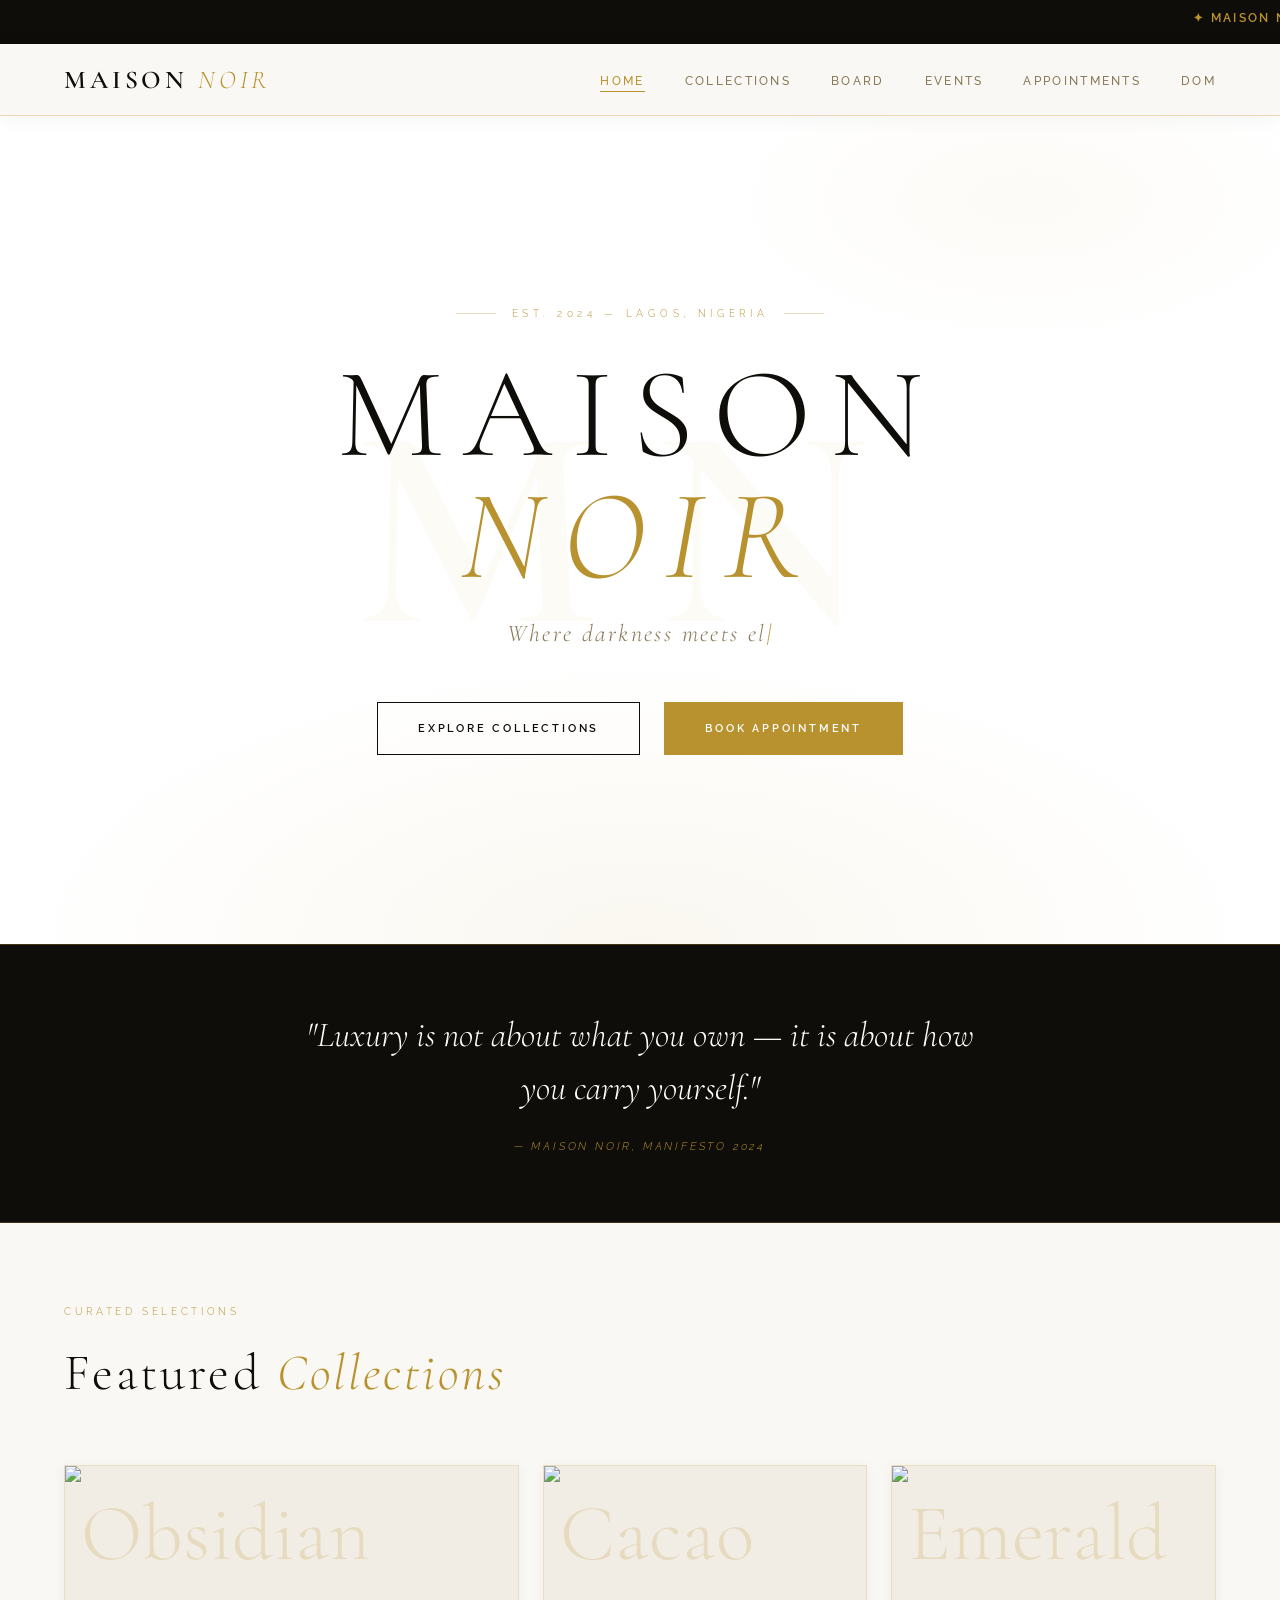
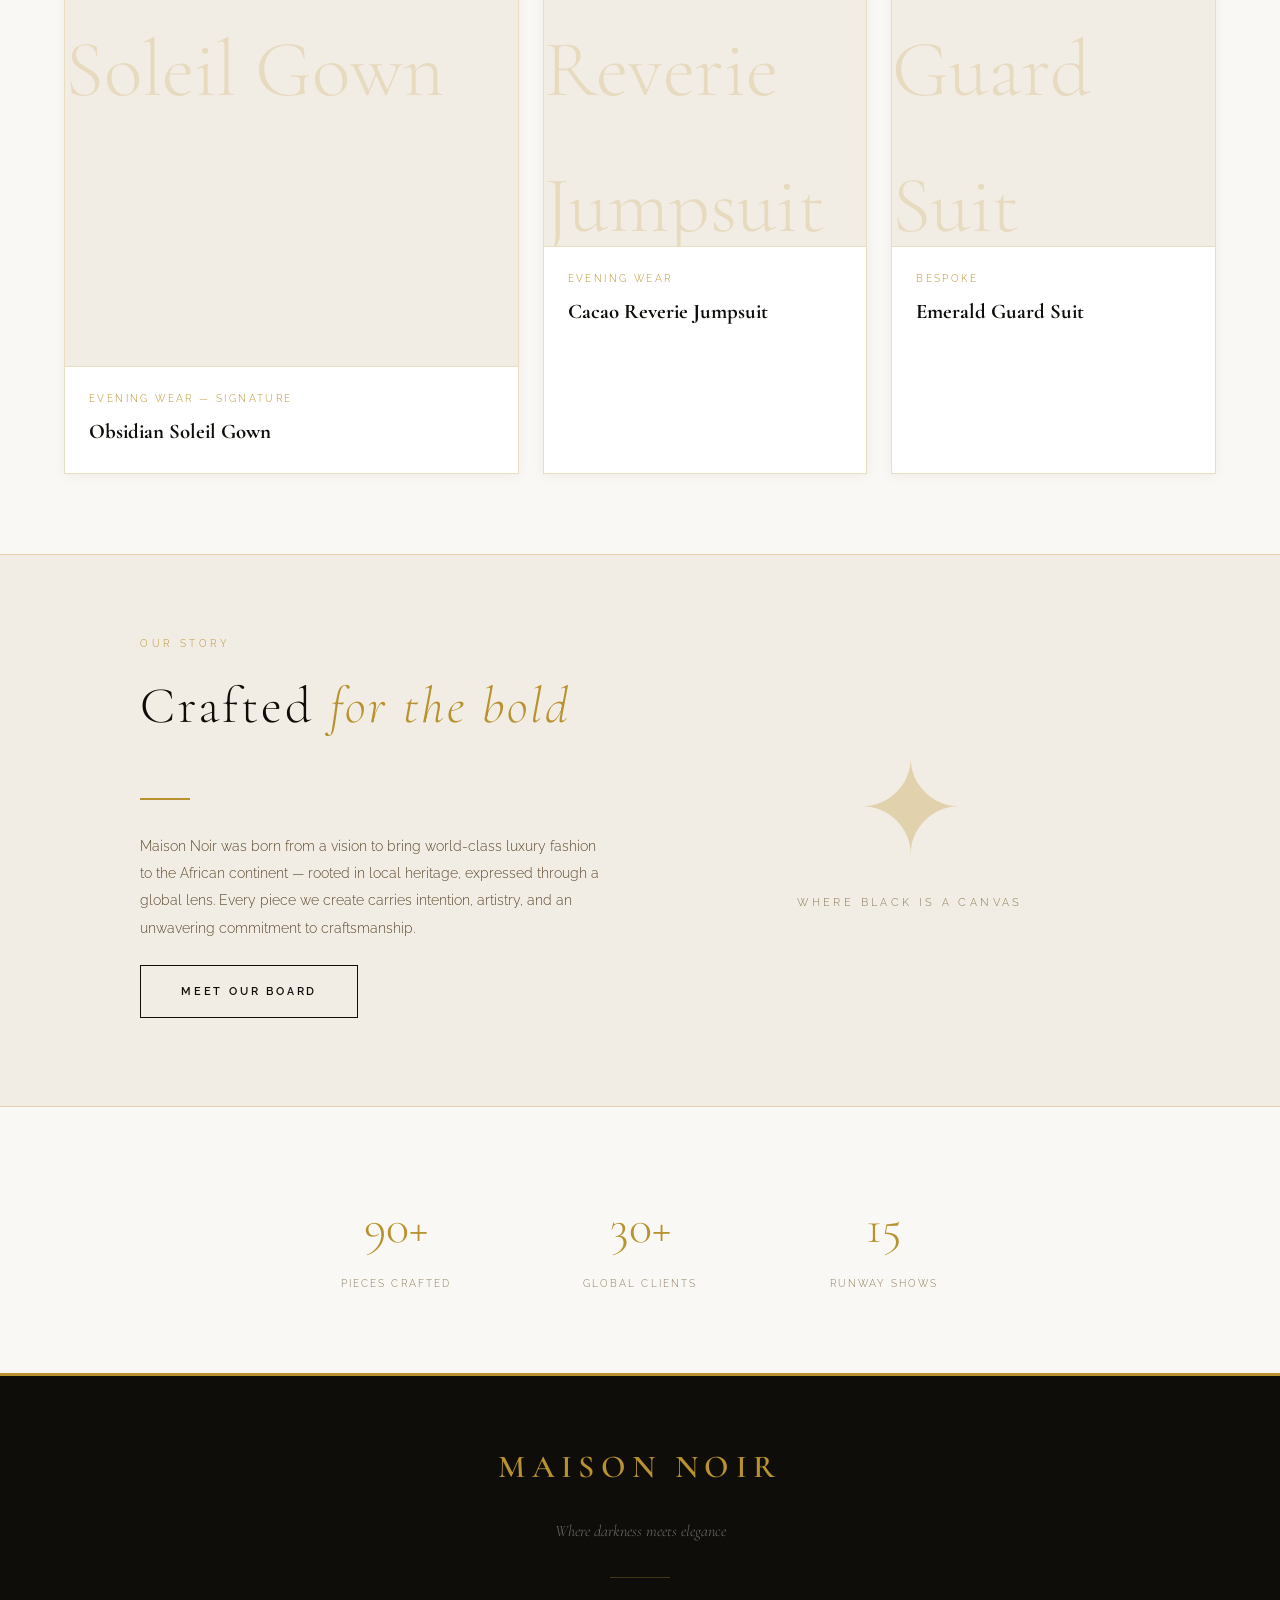
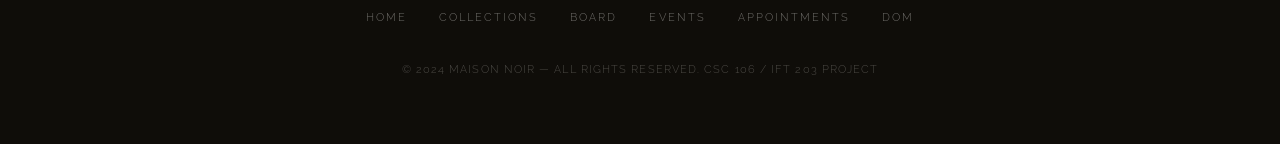
==== index.html @ 2f3c7764 "Add files via upload" ====
<!DOCTYPE html>
<html lang="en">
<head>
  <meta charset="UTF-8" />
  <meta name="viewport" content="width=device-width, initial-scale=1.0" />
  <title>Maison Noir — Luxury Fashion House</title>
  <link rel="stylesheet" href="style.css" />
</head>
<body>

  <!-- MARQUEE BANNER -->
  <div class="marquee-banner">
    <marquee behavior="scroll" direction="left" scrollamount="4">
      ✦ MAISON NOIR — AUTUMN / WINTER COLLECTION NOW AVAILABLE &nbsp;&nbsp;&nbsp;
      ✦ GRAND RUNWAY SHOW — LAGOS, MAY 10, 2025 &nbsp;&nbsp;&nbsp;
      ✦ EXCLUSIVE TRUNK SHOW — ABUJA, JUNE 3, 2025 &nbsp;&nbsp;&nbsp;
      ✦ BESPOKE CONSULTATIONS — BOOK YOUR APPOINTMENT TODAY &nbsp;&nbsp;&nbsp;
      ✦ NEW ARRIVALS: THE OBSIDIAN SERIES — SHOP NOW &nbsp;&nbsp;&nbsp;
    </marquee>
  </div>

  <!-- NAVIGATION -->
  <nav>
    <a href="index.html" class="nav-logo">Maison <span>Noir</span></a>
    <ul class="nav-links">
      <li><a href="index.html" class="active">Home</a></li>
      <li><a href="products.html">Collections</a></li>
      <li><a href="trustees.html">Board</a></li>
      <li><a href="events.html">Events</a></li>
      <li><a href="appointments.html">Appointments</a></li>
      <li><a href="dom.html">DOM</a></li>
    </ul>
  </nav>

  <!-- HERO -->
  <section class="home-hero">
    <div class="hero-deco">MN</div>
    <p class="hero-eyebrow">Est. 2024 — Lagos, Nigeria</p>
    <h1 class="hero-title">
      Maison
      <span class="italic">Noir</span>
    </h1>
    <p class="hero-sub" id="typewriter"></p>
    <div class="hero-cta">
      <a href="products.html" class="btn"><span>Explore Collections</span></a>
      <a href="appointments.html" class="btn btn-filled"><span>Book Appointment</span></a>
    </div>
  </section>

  <!-- QUOTE -->
  <div class="quote-strip reveal">
    <blockquote>"Luxury is not about what you own — it is about how you carry yourself."</blockquote>
    <cite>— Maison Noir, Manifesto 2024</cite>
  </div>

  <!-- FEATURED COLLECTIONS -->
  <section class="section reveal">
    <p class="section-label">Curated Selections</p>
    <h2 class="section-title">Featured <em>Collections</em></h2>
    <div class="featured-row">
      <div class="featured-card" onclick="window.location.href='products.html'">
        <div class="featured-card-img">
          <img src="images/img6.jpg" alt="Obsidian Soleil Gown" style="width:100%;height:100%;object-fit:cover;object-position:top;transition:transform 0.6s ease;" onmouseover="this.style.transform='scale(1.04)'" onmouseout="this.style.transform='scale(1)'" />
        </div>
        <div class="featured-card-body">
          <p class="featured-card-category">Evening Wear — Signature</p>
          <h3 class="featured-card-title">Obsidian Soleil Gown</h3>
        </div>
      </div>
      <div class="featured-card" onclick="window.location.href='products.html'">
        <div class="featured-card-img">
          <img src="images/img1.jpg" alt="Cacao Reverie Jumpsuit" style="width:100%;height:100%;object-fit:cover;object-position:top;transition:transform 0.6s ease;" onmouseover="this.style.transform='scale(1.04)'" onmouseout="this.style.transform='scale(1)'" />
        </div>
        <div class="featured-card-body">
          <p class="featured-card-category">Evening Wear</p>
          <h3 class="featured-card-title">Cacao Reverie Jumpsuit</h3>
        </div>
      </div>
      <div class="featured-card" onclick="window.location.href='products.html'">
        <div class="featured-card-img">
          <img src="images/img2.jpg" alt="Emerald Guard Suit" style="width:100%;height:100%;object-fit:cover;object-position:top;transition:transform 0.6s ease;" onmouseover="this.style.transform='scale(1.04)'" onmouseout="this.style.transform='scale(1)'" />
        </div>
        <div class="featured-card-body">
          <p class="featured-card-category">Bespoke</p>
          <h3 class="featured-card-title">Emerald Guard Suit</h3>
        </div>
      </div>
    </div>
  </section>

  <!-- ABOUT STRIP -->
  <section class="section reveal" style="background: var(--surface-2); border-top: 1px solid var(--gold-border); border-bottom: 1px solid var(--gold-border);">
    <div style="display: grid; grid-template-columns: 1fr 1fr; gap: 5rem; align-items: center; max-width: 1000px; margin: 0 auto;">
      <div>
        <p class="section-label">Our Story</p>
        <h2 class="section-title">Crafted <em>for the bold</em></h2>
        <div class="gold-line"></div>
        <p style="color: var(--text-soft); font-size: 0.9rem; line-height: 1.9; margin-bottom: 1.5rem;">
          Maison Noir was born from a vision to bring world-class luxury fashion to the African continent — 
          rooted in local heritage, expressed through a global lens. Every piece we create carries intention, 
          artistry, and an unwavering commitment to craftsmanship.
        </p>
        <a href="trustees.html" class="btn"><span>Meet Our Board</span></a>
      </div>
      <div style="text-align: center;">
        <div style="font-family: var(--font-display); font-size: 8rem; color: var(--gold-border); line-height: 1; margin-bottom: 1rem;">✦</div>
        <div style="font-size: 0.7rem; letter-spacing: 0.3em; text-transform: uppercase; color: var(--text-muted);">Where Black is a Canvas</div>
      </div>
    </div>
  </section>

  <!-- STATS -->
  <section class="section reveal" style="text-align: center;">
    <div style="display: grid; grid-template-columns: repeat(3, 1fr); gap: 2rem; max-width: 700px; margin: 0 auto;">
      <div class="stat-item">
        <div style="font-family: var(--font-display); font-size: 3rem; color: var(--gold); font-weight: 300;" id="stat1">0</div>
        <div style="font-size: 0.65rem; letter-spacing: 0.2em; text-transform: uppercase; color: var(--text-muted); margin-top: 6px;">Pieces Crafted</div>
      </div>
      <div class="stat-item">
        <div style="font-family: var(--font-display); font-size: 3rem; color: var(--gold); font-weight: 300;" id="stat2">0</div>
        <div style="font-size: 0.65rem; letter-spacing: 0.2em; text-transform: uppercase; color: var(--text-muted); margin-top: 6px;">Global Clients</div>
      </div>
      <div class="stat-item">
        <div style="font-family: var(--font-display); font-size: 3rem; color: var(--gold); font-weight: 300;" id="stat3">0</div>
        <div style="font-size: 0.65rem; letter-spacing: 0.2em; text-transform: uppercase; color: var(--text-muted); margin-top: 6px;">Runway Shows</div>
      </div>
    </div>
  </section>

  <!-- FOOTER -->
  <footer>
    <div class="footer-logo">Maison Noir</div>
    <p class="footer-tagline">Where darkness meets elegance</p>
    <div class="footer-divider"></div>
    <ul class="footer-links">
      <li><a href="index.html">Home</a></li>
      <li><a href="products.html">Collections</a></li>
      <li><a href="trustees.html">Board</a></li>
      <li><a href="events.html">Events</a></li>
      <li><a href="appointments.html">Appointments</a></li>
      <li><a href="dom.html">DOM</a></li>
    </ul>
    <p class="footer-copy">© 2024 Maison Noir — All rights reserved. CSC 106 / IFT 203 Project</p>
  </footer>

  <script>
    // ===== TYPEWRITER EFFECT =====
    const phrases = [
      "Where darkness meets elegance.",
      "Luxury crafted for the bold.",
      "Fashion rooted in African heritage.",
      "Bespoke. Refined. Unforgettable."
    ];
    let phraseIndex = 0, charIndex = 0, isDeleting = false;
    const el = document.getElementById('typewriter');

    function type() {
      const current = phrases[phraseIndex];
      if (isDeleting) {
        el.textContent = current.substring(0, charIndex--);
        if (charIndex < 0) {
          isDeleting = false;
          phraseIndex = (phraseIndex + 1) % phrases.length;
          setTimeout(type, 500);
          return;
        }
      } else {
        el.textContent = current.substring(0, charIndex++);
        if (charIndex > current.length) {
          isDeleting = true;
          setTimeout(type, 2200);
          return;
        }
      }
      setTimeout(type, isDeleting ? 50 : 80);
    }
    type();

    // ===== SCROLL REVEAL =====
    const reveals = document.querySelectorAll('.reveal');
    const observer = new IntersectionObserver((entries) => {
      entries.forEach(entry => {
        if (entry.isIntersecting) entry.target.classList.add('visible');
      });
    }, { threshold: 0.12 });
    reveals.forEach(el => observer.observe(el));

    // ===== ANIMATED STATS COUNTER =====
    function animateCount(id, target, suffix = '') {
      const el = document.getElementById(id);
      let count = 0;
      const increment = Math.ceil(target / 60);
      const timer = setInterval(() => {
        count = Math.min(count + increment, target);
        el.textContent = count + suffix;
        if (count >= target) clearInterval(timer);
      }, 30);
    }

    const statsObserver = new IntersectionObserver((entries) => {
      entries.forEach(entry => {
        if (entry.isIntersecting) {
          animateCount('stat1', 342, '+');
          animateCount('stat2', 120, '+');
          animateCount('stat3', 18);
          statsObserver.disconnect();
        }
      });
    }, { threshold: 0.5 });

    statsObserver.observe(document.querySelector('.stat-item'));
  </script>

</body>
</html>
---- style.css ----
@import url('https://fonts.googleapis.com/css2?family=Cormorant+Garamond:ital,wght@0,300;0,400;0,600;1,300;1,400;1,600&family=Raleway:wght@200;300;400;500;600&display=swap');

/* ===== CSS VARIABLES ===== */
:root {
  --bg: #faf8f4;
  --surface: #ffffff;
  --surface-2: #f2ede4;
  --black: #0f0d09;
  --black-soft: #1e1a12;
  --gold: #b8922e;
  --gold-light: #d4a843;
  --gold-dim: rgba(184, 146, 46, 0.1);
  --gold-border: rgba(184, 146, 46, 0.3);
  --text: #1a1208;
  --text-muted: #8a7a5a;
  --text-soft: #5c4a30;
  --font-display: 'Cormorant Garamond', serif;
  --font-body: 'Raleway', sans-serif;
  --transition: 0.4s cubic-bezier(0.25, 0.46, 0.45, 0.94);
}

/* ===== RESET & BASE ===== */
*, *::before, *::after { box-sizing: border-box; margin: 0; padding: 0; }

html { scroll-behavior: smooth; }

body {
  background-color: var(--bg);
  color: var(--text);
  font-family: var(--font-body);
  font-weight: 300;
  line-height: 1.7;
  overflow-x: hidden;
}

img { max-width: 100%; display: block; }
a { color: var(--gold); text-decoration: none; transition: var(--transition); }
a:hover { color: var(--gold-light); }

/* ===== MARQUEE BANNER ===== */
.marquee-banner {
  background: var(--black);
  color: var(--gold);
  font-family: var(--font-body);
  font-size: 0.72rem;
  font-weight: 600;
  letter-spacing: 0.2em;
  text-transform: uppercase;
  padding: 9px 0;
  overflow: hidden;
  white-space: nowrap;
}

/* ===== NAVIGATION ===== */
nav {
  position: sticky;
  top: 0;
  z-index: 100;
  background: rgba(250, 248, 244, 0.97);
  backdrop-filter: blur(12px);
  border-bottom: 1px solid var(--gold-border);
  padding: 0 4rem;
  display: flex;
  align-items: center;
  justify-content: space-between;
  height: 72px;
  box-shadow: 0 2px 20px rgba(0,0,0,0.05);
}

.nav-logo {
  font-family: var(--font-display);
  font-size: 1.6rem;
  font-weight: 600;
  letter-spacing: 0.15em;
  color: var(--black);
  text-transform: uppercase;
}

.nav-logo span {
  font-style: italic;
  font-weight: 300;
  color: var(--gold);
}

.nav-links {
  display: flex;
  list-style: none;
  gap: 2.5rem;
  align-items: center;
}

.nav-links a {
  font-size: 0.72rem;
  font-weight: 500;
  letter-spacing: 0.2em;
  text-transform: uppercase;
  color: var(--text-muted);
  position: relative;
  padding-bottom: 4px;
}

.nav-links a::after {
  content: '';
  position: absolute;
  bottom: 0; left: 0;
  width: 0; height: 1px;
  background: var(--gold);
  transition: var(--transition);
}

.nav-links a:hover, .nav-links a.active { color: var(--gold); }
.nav-links a:hover::after, .nav-links a.active::after { width: 100%; }

/* ===== FOOTER ===== */
footer {
  background: var(--black);
  border-top: 3px solid var(--gold);
  padding: 4rem;
  text-align: center;
}

.footer-logo {
  font-family: var(--font-display);
  font-size: 2rem;
  font-weight: 600;
  letter-spacing: 0.2em;
  color: var(--gold);
  text-transform: uppercase;
  margin-bottom: 1.5rem;
}

.footer-tagline {
  font-family: var(--font-display);
  font-style: italic;
  font-size: 1rem;
  color: rgba(250,248,244,0.4);
  margin-bottom: 2rem;
}

.footer-links {
  display: flex;
  justify-content: center;
  gap: 2rem;
  list-style: none;
  margin-bottom: 2rem;
}

.footer-links a { font-size: 0.7rem; letter-spacing: 0.18em; text-transform: uppercase; color: rgba(250,248,244,0.4); }
.footer-links a:hover { color: var(--gold); }
.footer-copy { font-size: 0.68rem; letter-spacing: 0.1em; color: rgba(250,248,244,0.25); text-transform: uppercase; }
.footer-divider { width: 60px; height: 1px; background: var(--gold-border); margin: 1.5rem auto; }

/* ===== PAGE HERO ===== */
.page-hero {
  padding: 6rem 4rem 4rem;
  text-align: center;
  position: relative;
  background: var(--surface);
  border-bottom: 1px solid var(--gold-border);
}

.page-hero::after {
  content: '';
  position: absolute;
  bottom: 0; left: 50%;
  transform: translateX(-50%);
  width: 1px; height: 40px;
  background: linear-gradient(to bottom, var(--gold), transparent);
}

.page-hero-label { font-size: 0.65rem; letter-spacing: 0.35em; text-transform: uppercase; color: var(--gold); margin-bottom: 1rem; }

.page-hero h1 {
  font-family: var(--font-display);
  font-size: clamp(3rem, 6vw, 5.5rem);
  font-weight: 300;
  letter-spacing: 0.08em;
  line-height: 1.1;
  color: var(--black);
  margin-bottom: 1.2rem;
}

.page-hero h1 em { font-style: italic; color: var(--gold); }
.page-hero p { font-size: 0.9rem; letter-spacing: 0.08em; color: var(--text-muted); max-width: 500px; margin: 0 auto; }

/* ===== SECTION ===== */
.section { padding: 5rem 4rem; }
.section-label { font-size: 0.65rem; letter-spacing: 0.35em; text-transform: uppercase; color: var(--gold); margin-bottom: 0.6rem; }

.section-title {
  font-family: var(--font-display);
  font-size: clamp(2rem, 4vw, 3.2rem);
  font-weight: 300;
  letter-spacing: 0.06em;
  color: var(--black);
  margin-bottom: 3rem;
}

.section-title em { font-style: italic; color: var(--gold); }
.gold-line { width: 50px; height: 2px; background: var(--gold); margin-bottom: 2rem; }

/* ===== BUTTON ===== */
.btn {
  display: inline-block;
  font-family: var(--font-body);
  font-size: 0.7rem;
  font-weight: 600;
  letter-spacing: 0.25em;
  text-transform: uppercase;
  padding: 1rem 2.5rem;
  border: 1.5px solid var(--black);
  color: var(--black);
  background: transparent;
  cursor: pointer;
  transition: var(--transition);
  position: relative;
  overflow: hidden;
}

.btn::before {
  content: '';
  position: absolute;
  inset: 0;
  background: var(--black);
  transform: scaleX(0);
  transform-origin: left;
  transition: var(--transition);
  z-index: 0;
}

.btn:hover::before { transform: scaleX(1); }
.btn:hover { color: var(--gold); }
.btn span { position: relative; z-index: 1; }

.btn-filled { background: var(--gold); border-color: var(--gold); color: #fff; }
.btn-filled::before { background: var(--black); }
.btn-filled:hover { color: var(--gold); }

/* ===== GRIDS ===== */
.grid-3 { display: grid; grid-template-columns: repeat(auto-fill, minmax(280px, 1fr)); gap: 2rem; }
.grid-4 { display: grid; grid-template-columns: repeat(auto-fill, minmax(220px, 1fr)); gap: 1.5rem; }

/* ===== PRODUCT CARD ===== */
.product-card {
  background: var(--surface);
  border: 1px solid var(--gold-border);
  overflow: hidden;
  cursor: pointer;
  transition: var(--transition);
  box-shadow: 0 2px 12px rgba(0,0,0,0.04);
}

.product-card:hover { border-color: var(--gold); transform: translateY(-4px); box-shadow: 0 10px 30px rgba(0,0,0,0.1); }
.product-card:hover .product-overlay { opacity: 1; }

.product-img {
  height: 320px;
  background: var(--surface-2);
  display: flex; align-items: center; justify-content: center;
  position: relative; overflow: hidden;
}

.product-img-bg {
  width: 100%; height: 100%;
  display: flex; align-items: center; justify-content: center;
  font-family: var(--font-display);
  font-size: 4rem;
  color: rgba(184,146,46,0.2);
}

.product-overlay {
  position: absolute; inset: 0;
  background: rgba(15,13,9,0.55);
  display: flex; align-items: center; justify-content: center;
  opacity: 0; transition: var(--transition);
}

.product-info { padding: 1.4rem; border-top: 1px solid var(--gold-border); }
.product-category { font-size: 0.62rem; letter-spacing: 0.25em; text-transform: uppercase; color: var(--gold); margin-bottom: 0.4rem; }
.product-name { font-family: var(--font-display); font-size: 1.2rem; font-weight: 400; color: var(--black); margin-bottom: 0.3rem; }
.product-price { font-size: 0.85rem; color: var(--text-muted); }

/* ===== MODAL ===== */
.modal-overlay {
  display: none; position: fixed; inset: 0;
  background: rgba(15,13,9,0.7); z-index: 1000;
  align-items: center; justify-content: center;
  backdrop-filter: blur(6px);
}

.modal-overlay.open { display: flex; }

.modal {
  background: var(--surface);
  border: 1px solid var(--gold-border);
  border-top: 3px solid var(--gold);
  padding: 3rem; max-width: 540px; width: 90%;
  position: relative;
  animation: modalIn 0.3s ease;
  box-shadow: 0 20px 60px rgba(0,0,0,0.2);
}

@keyframes modalIn {
  from { opacity: 0; transform: translateY(20px) scale(0.97); }
  to { opacity: 1; transform: none; }
}

.modal-close { position: absolute; top: 1.2rem; right: 1.5rem; font-size: 1.2rem; color: var(--text-muted); cursor: pointer; background: none; border: none; transition: var(--transition); }
.modal-close:hover { color: var(--gold); }
.modal-category { font-size: 0.62rem; letter-spacing: 0.3em; text-transform: uppercase; color: var(--gold); margin-bottom: 0.6rem; }
.modal-name { font-family: var(--font-display); font-size: 2.2rem; font-weight: 300; color: var(--black); margin-bottom: 0.6rem; }
.modal-price { font-size: 1rem; color: var(--gold); margin-bottom: 1.2rem; font-weight: 500; }
.modal-desc { font-size: 0.85rem; color: var(--text-soft); line-height: 1.8; margin-bottom: 2rem; border-top: 1px solid var(--gold-border); padding-top: 1.2rem; }

/* ===== TRUSTEE CARD ===== */
.trustee-card {
  text-align: center; padding: 2.5rem 1.5rem;
  border: 1px solid var(--gold-border);
  background: var(--surface);
  transition: var(--transition);
  position: relative; overflow: hidden;
  box-shadow: 0 2px 12px rgba(0,0,0,0.04);
}

.trustee-card::before {
  content: ''; position: absolute; bottom: 0; left: 0; right: 0;
  height: 2px; background: linear-gradient(90deg, transparent, var(--gold), transparent);
  transform: scaleX(0); transition: var(--transition);
}

.trustee-card:hover { transform: translateY(-6px); border-color: var(--gold); box-shadow: 0 12px 32px rgba(0,0,0,0.1); }
.trustee-card:hover::before { transform: scaleX(1); }

.trustee-avatar {
  width: 90px; height: 90px; border-radius: 50%;
  background: var(--surface-2); border: 2px solid var(--gold-border);
  display: flex; align-items: center; justify-content: center;
  margin: 0 auto 1.4rem;
  font-family: var(--font-display); font-size: 1.8rem; color: var(--gold); font-weight: 300;
  transition: var(--transition);
}

.trustee-card:hover .trustee-avatar { border-color: var(--gold); background: var(--gold-dim); }
.trustee-name { font-family: var(--font-display); font-size: 1.3rem; font-weight: 400; color: var(--black); margin-bottom: 0.3rem; }
.trustee-title { font-size: 0.65rem; letter-spacing: 0.2em; text-transform: uppercase; color: var(--gold); margin-bottom: 0.8rem; }
.trustee-bio { font-size: 0.8rem; color: var(--text-muted); line-height: 1.7; }

/* ===== EVENT CARD ===== */
.event-card {
  display: grid; grid-template-columns: 100px 1fr auto;
  gap: 2rem; align-items: center; padding: 2rem;
  border: 1px solid var(--gold-border); background: var(--surface);
  transition: var(--transition); margin-bottom: 1.2rem;
  box-shadow: 0 2px 12px rgba(0,0,0,0.04);
}

.event-card:hover { border-color: var(--gold); background: var(--surface-2); box-shadow: 0 8px 24px rgba(0,0,0,0.08); }
.event-date-box { text-align: center; border-right: 1px solid var(--gold-border); padding-right: 2rem; }
.event-day { font-family: var(--font-display); font-size: 2.8rem; font-weight: 300; color: var(--gold); line-height: 1; }
.event-month { font-size: 0.62rem; letter-spacing: 0.25em; text-transform: uppercase; color: var(--text-muted); margin-top: 4px; }
.event-title { font-family: var(--font-display); font-size: 1.4rem; font-weight: 400; color: var(--black); margin-bottom: 0.3rem; }
.event-meta { font-size: 0.75rem; color: var(--text-muted); letter-spacing: 0.08em; margin-bottom: 0.5rem; }
.event-desc { font-size: 0.82rem; color: var(--text-soft); line-height: 1.6; }

.event-tag {
  display: inline-block; font-size: 0.6rem; letter-spacing: 0.2em; text-transform: uppercase;
  padding: 5px 14px; border: 1px solid var(--black); color: var(--black); white-space: nowrap;
}

/* ===== COUNTDOWN ===== */
.countdown-strip {
  background: var(--black); padding: 2.5rem; text-align: center; margin-bottom: 4rem;
}

.countdown-label { font-size: 0.65rem; letter-spacing: 0.3em; text-transform: uppercase; color: var(--gold); margin-bottom: 1.5rem; }
.countdown-timer { display: flex; justify-content: center; gap: 3rem; }
.countdown-unit { display: flex; flex-direction: column; align-items: center; }
.countdown-number { font-family: var(--font-display); font-size: 3.5rem; font-weight: 300; color: #fff; line-height: 1; min-width: 80px; text-align: center; }
.countdown-unit-label { font-size: 0.6rem; letter-spacing: 0.25em; text-transform: uppercase; color: rgba(255,255,255,0.4); margin-top: 6px; }
.countdown-sep { font-family: var(--font-display); font-size: 2.5rem; color: var(--gold); align-self: flex-start; margin-top: 8px; }

/* ===== FORM ===== */
.form-grid { display: grid; grid-template-columns: 1fr 1fr; gap: 1.4rem; max-width: 700px; }
.form-group { display: flex; flex-direction: column; gap: 0.5rem; }
.form-group.full { grid-column: 1 / -1; }
.form-label { font-size: 0.65rem; letter-spacing: 0.2em; text-transform: uppercase; color: var(--black); font-weight: 500; }

.form-control {
  background: var(--surface); border: 1px solid rgba(0,0,0,0.12);
  border-bottom: 2px solid var(--gold-border);
  color: var(--text); font-family: var(--font-body); font-size: 0.88rem; font-weight: 300;
  padding: 0.9rem 1.2rem; outline: none; transition: var(--transition); width: 100%;
}

.form-control:focus { border-color: var(--gold); border-bottom-color: var(--gold); background: #fffdf9; }
.form-control::placeholder { color: rgba(0,0,0,0.25); }
textarea.form-control { resize: vertical; min-height: 130px; }
.form-control.error { border-bottom-color: #c0392b; }
.form-control.success { border-bottom-color: #27ae60; }
.form-error { font-size: 0.7rem; color: #c0392b; display: none; }
.form-error.show { display: block; }
.char-count { font-size: 0.68rem; color: var(--text-muted); text-align: right; margin-top: -0.8rem; }

.success-msg {
  display: none; background: #f0faf4; border: 1px solid rgba(39,174,96,0.4);
  border-left: 3px solid #27ae60; padding: 1.5rem 2rem;
  margin-top: 2rem; color: #1e7e44; font-size: 0.82rem; letter-spacing: 0.1em;
}

/* ===== DOM TREE ===== */
.dom-tree {
  background: var(--black); padding: 2.5rem;
  font-family: 'Courier New', monospace; font-size: 0.82rem; line-height: 2;
  color: rgba(255,255,255,0.6); overflow-x: auto;
}

.dom-legend { display: flex; gap: 2rem; margin-bottom: 2rem; flex-wrap: wrap; }
.dom-legend-item { display: flex; align-items: center; gap: 0.5rem; font-size: 0.72rem; color: var(--text-soft); }
.dom-dot { width: 10px; height: 10px; border-radius: 50%; }

/* ===== FILTER BUTTONS ===== */
.filter-bar { display: flex; gap: 0.8rem; flex-wrap: wrap; margin-bottom: 3rem; }

.filter-btn {
  font-family: var(--font-body); font-size: 0.65rem; letter-spacing: 0.2em; text-transform: uppercase;
  padding: 0.6rem 1.4rem; border: 1px solid rgba(0,0,0,0.2);
  color: var(--text-muted); background: transparent; cursor: pointer; transition: var(--transition);
}

.filter-btn.active, .filter-btn:hover { border-color: var(--gold); color: var(--gold); background: var(--gold-dim); }

/* ===== HOME HERO ===== */
.home-hero {
  min-height: 92vh;
  display: flex; flex-direction: column; align-items: center; justify-content: center;
  text-align: center; position: relative; padding: 4rem; overflow: hidden;
  background: var(--surface);
}

.home-hero::before {
  content: ''; position: absolute; inset: 0;
  background:
    radial-gradient(ellipse 70% 50% at 50% 100%, rgba(184,146,46,0.07) 0%, transparent 70%),
    radial-gradient(ellipse 40% 30% at 80% 10%, rgba(184,146,46,0.04) 0%, transparent 60%);
}

.hero-eyebrow {
  font-size: 0.65rem; letter-spacing: 0.45em; text-transform: uppercase; color: var(--gold);
  margin-bottom: 2rem; position: relative; display: flex; align-items: center; gap: 1rem;
}

.hero-eyebrow::before, .hero-eyebrow::after { content: ''; width: 40px; height: 1px; background: var(--gold-border); }

.hero-title {
  font-family: var(--font-display);
  font-size: clamp(4rem, 10vw, 9rem);
  font-weight: 300; letter-spacing: 0.15em; line-height: 0.95;
  color: var(--black); text-transform: uppercase; margin-bottom: 1rem; position: relative;
}

.hero-title .italic { font-style: italic; color: var(--gold); display: block; }
.hero-sub { font-family: var(--font-display); font-size: clamp(1rem, 2vw, 1.5rem); font-weight: 300; font-style: italic; color: var(--text-muted); margin-bottom: 3rem; letter-spacing: 0.1em; }
.hero-cta { display: flex; gap: 1.5rem; justify-content: center; flex-wrap: wrap; }
.hero-deco { position: absolute; font-family: var(--font-display); font-size: 18rem; font-weight: 600; color: rgba(184,146,46,0.04); letter-spacing: 0.2em; top: 50%; left: 50%; transform: translate(-50%,-50%); white-space: nowrap; pointer-events: none; user-select: none; }

/* ===== FEATURED ROW ===== */
.featured-row { display: grid; grid-template-columns: 1.4fr 1fr 1fr; gap: 1.5rem; }

.featured-card {
  background: var(--surface); border: 1px solid var(--gold-border);
  overflow: hidden; transition: var(--transition); cursor: pointer;
  box-shadow: 0 2px 12px rgba(0,0,0,0.05);
}

.featured-card:hover { border-color: var(--gold); transform: translateY(-4px); box-shadow: 0 12px 32px rgba(0,0,0,0.1); }
.featured-card-img { height: 380px; background: var(--surface-2); display: flex; align-items: center; justify-content: center; font-family: var(--font-display); font-size: 5rem; color: rgba(184,146,46,0.2); overflow: hidden; }
.featured-card:first-child .featured-card-img { height: 500px; }
.featured-card-body { padding: 1.5rem; border-top: 1px solid var(--gold-border); }
.featured-card-category { font-size: 0.6rem; letter-spacing: 0.25em; text-transform: uppercase; color: var(--gold); margin-bottom: 0.4rem; }
.featured-card-title { font-family: var(--font-display); font-size: 1.3rem; color: var(--black); }

/* ===== TYPEWRITER ===== */
#typewriter::after { content: '|'; color: var(--gold); animation: blink 0.8s infinite; }
@keyframes blink { 0%,100% { opacity:1; } 50% { opacity:0; } }

/* ===== SCROLL REVEAL ===== */
.reveal { opacity: 0; transform: translateY(28px); transition: opacity 0.7s ease, transform 0.7s ease; }
.reveal.visible { opacity: 1; transform: none; }

/* ===== QUOTE STRIP ===== */
.quote-strip { border-top: 1px solid var(--gold-border); border-bottom: 1px solid var(--gold-border); padding: 4rem; text-align: center; background: var(--black); }
.quote-strip blockquote { font-family: var(--font-display); font-size: clamp(1.4rem, 3vw, 2.2rem); font-style: italic; font-weight: 300; color: #fff; line-height: 1.5; max-width: 700px; margin: 0 auto 1rem; }
.quote-strip cite { font-size: 0.7rem; letter-spacing: 0.25em; text-transform: uppercase; color: var(--gold); }

/* ===== RESPONSIVE ===== */
@media (max-width: 768px) {
  nav { padding: 0 1.5rem; }
  .nav-links { gap: 1.2rem; }
  .nav-links a { font-size: 0.65rem; }
  .section { padding: 3rem 1.5rem; }
  .page-hero { padding: 4rem 1.5rem 3rem; }
  .featured-row { grid-template-columns: 1fr; }
  .featured-card:first-child .featured-card-img { height: 280px; }
  .form-grid { grid-template-columns: 1fr; }
  .event-card { grid-template-columns: 80px 1fr; }
  .event-tag { display: none; }
  footer { padding: 3rem 1.5rem; }
  .countdown-timer { gap: 1.5rem; }
  .countdown-number { font-size: 2.5rem; min-width: 60px; }
  .hero-cta { flex-direction: column; align-items: center; }
  .home-hero { padding: 2rem 1.5rem; }
  .grid-3 { grid-template-columns: 1fr; }
}
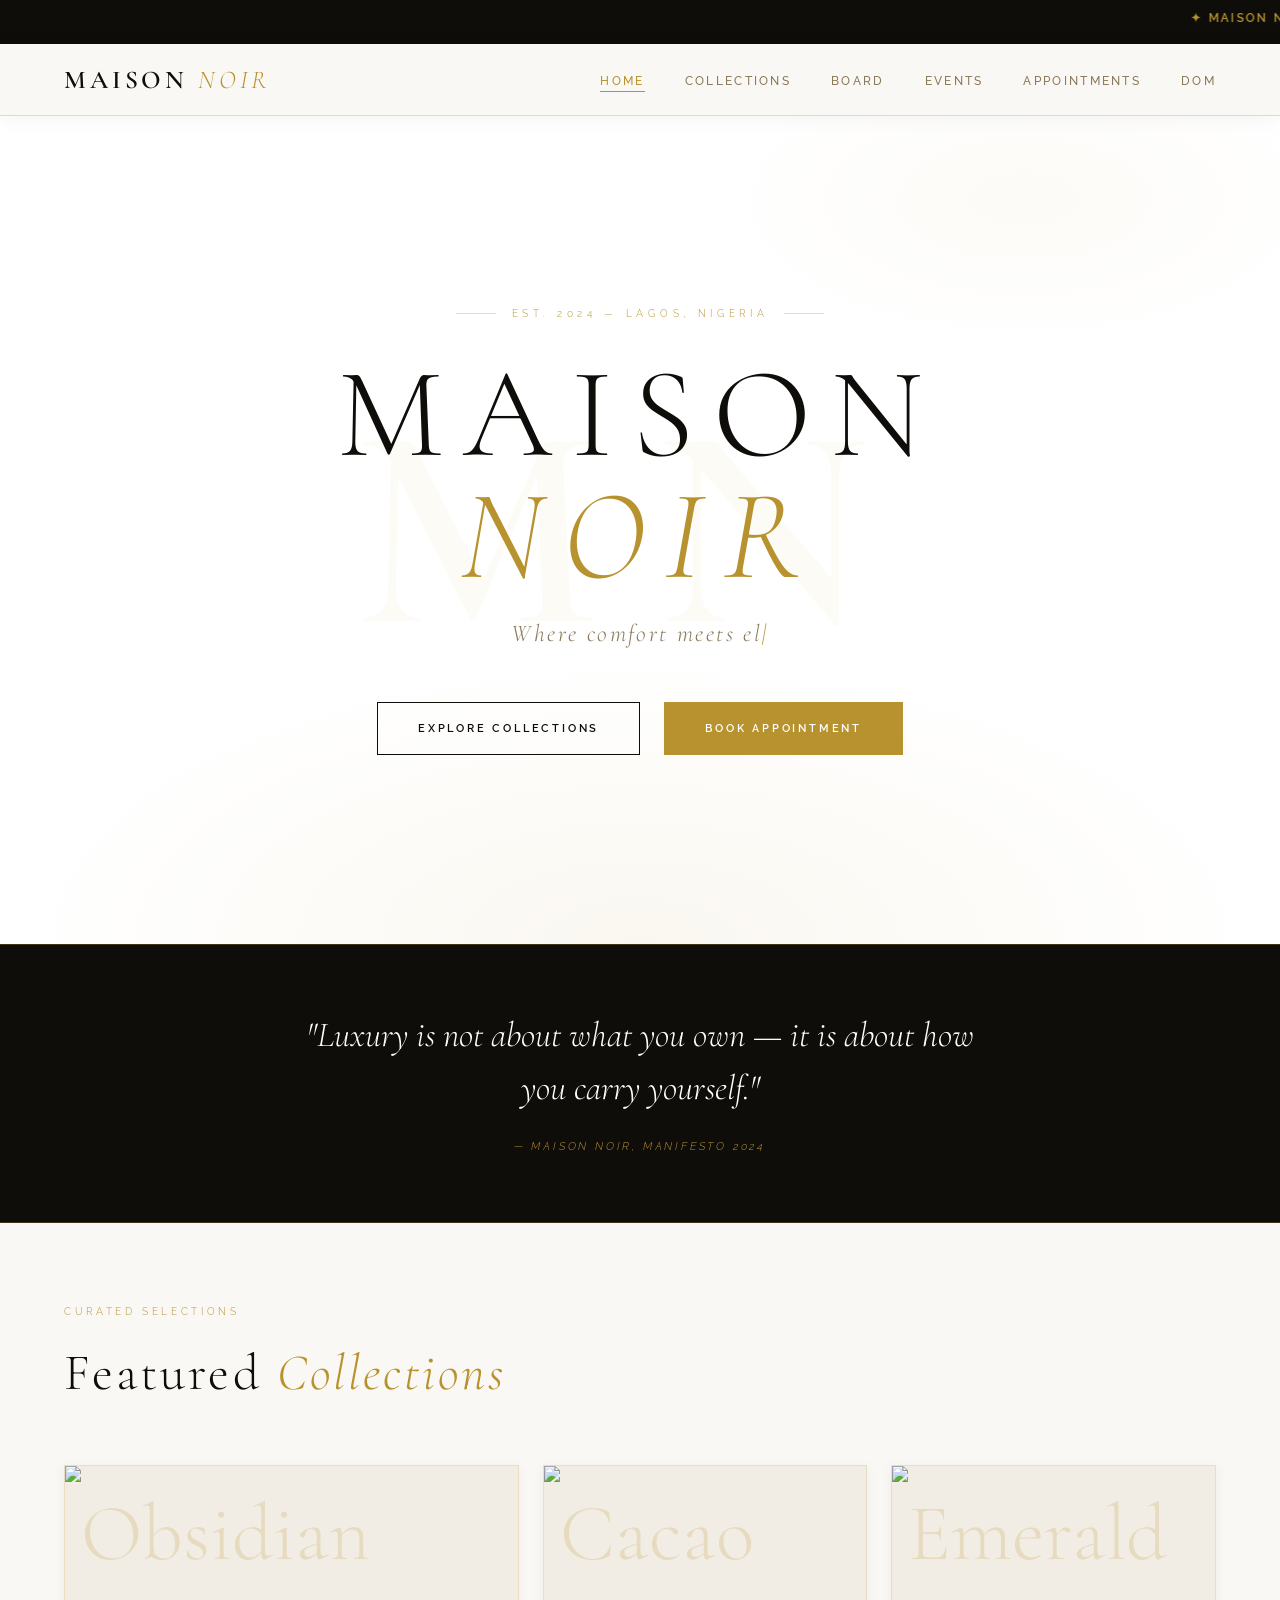
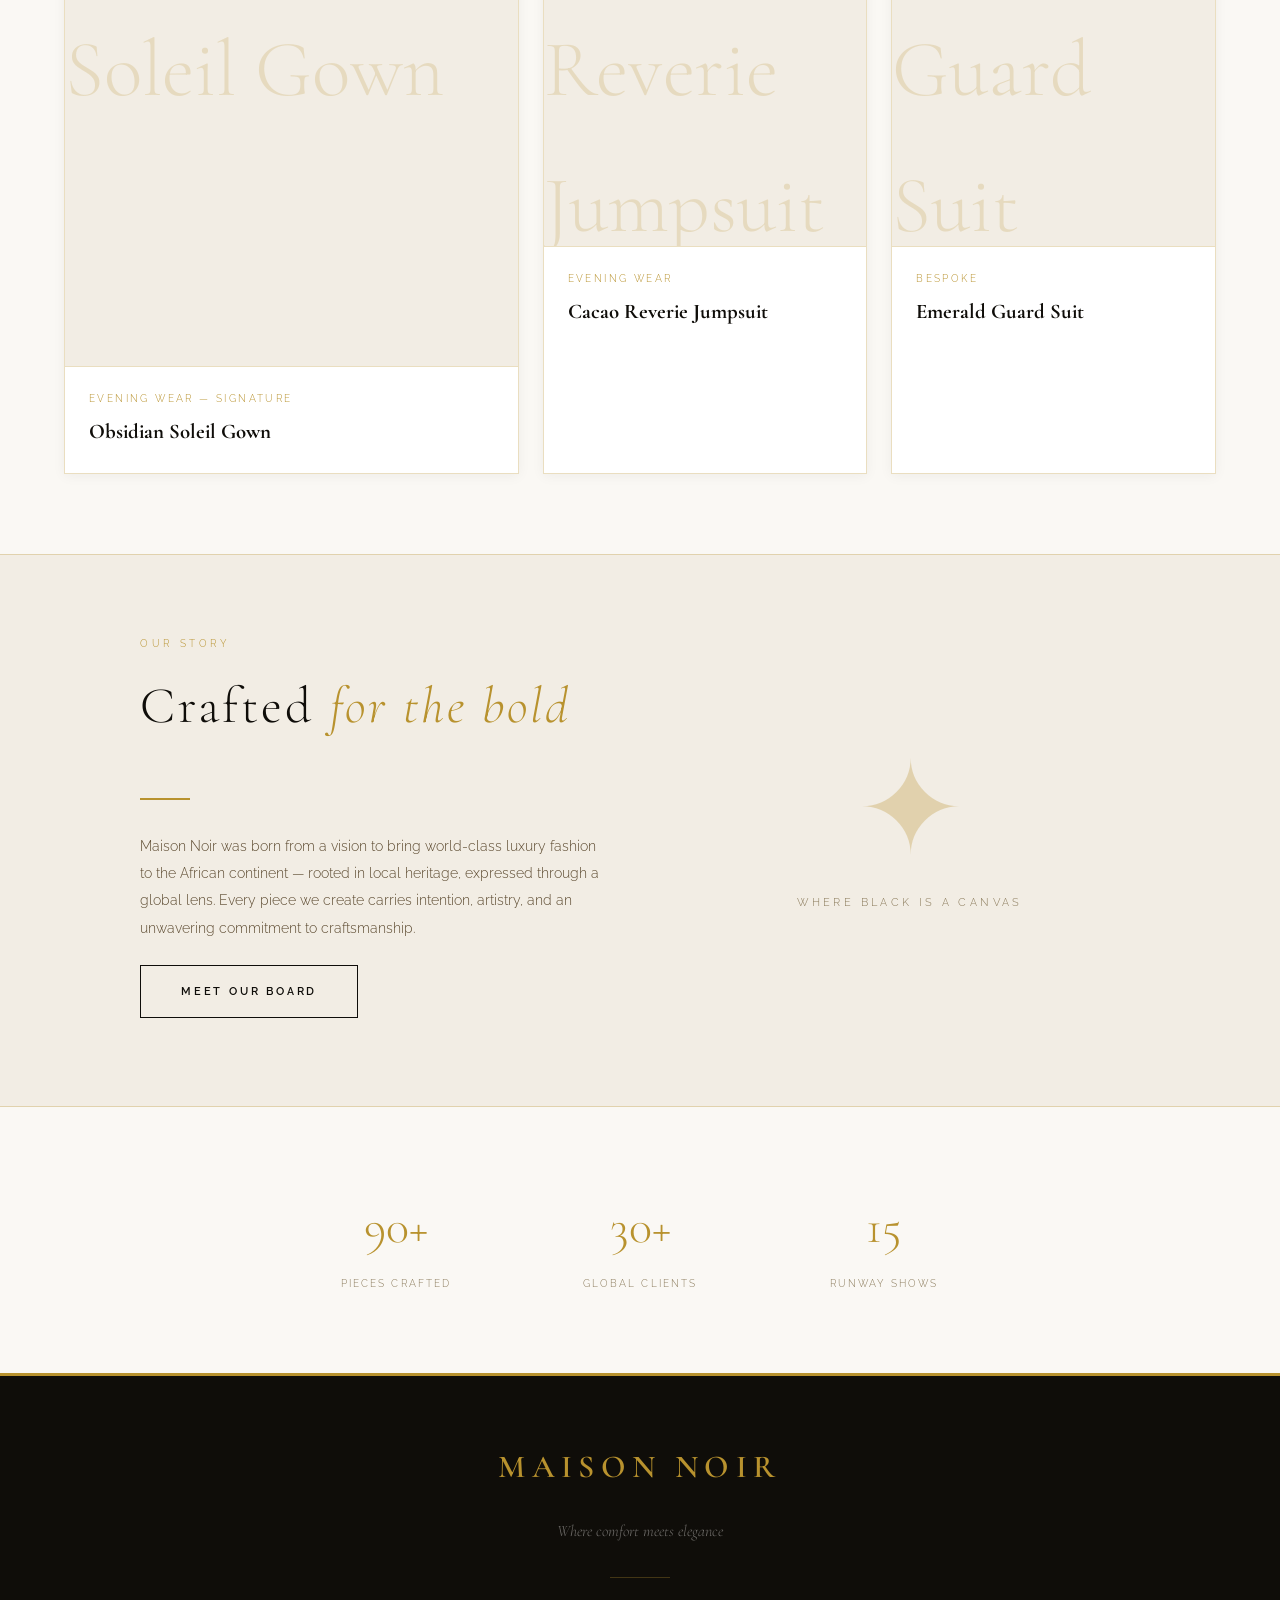
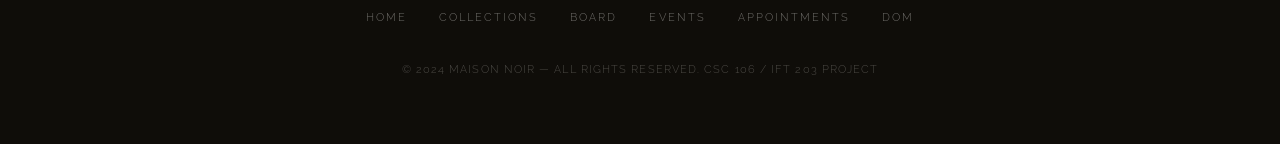
==== commit 218d9c14: "Update index.html" ====
--- a/index.html
+++ b/index.html
@@ -130,7 +130,7 @@
   <!-- FOOTER -->
   <footer>
     <div class="footer-logo">Maison Noir</div>
-    <p class="footer-tagline">Where darkness meets elegance</p>
+    <p class="footer-tagline">Where comfort meets elegance</p>
     <div class="footer-divider"></div>
     <ul class="footer-links">
       <li><a href="index.html">Home</a></li>
@@ -146,7 +146,7 @@
   <script>
     // ===== TYPEWRITER EFFECT =====
     const phrases = [
-      "Where darkness meets elegance.",
+      "Where comfort meets elegance.",
       "Luxury crafted for the bold.",
       "Fashion rooted in African heritage.",
       "Bespoke. Refined. Unforgettable."
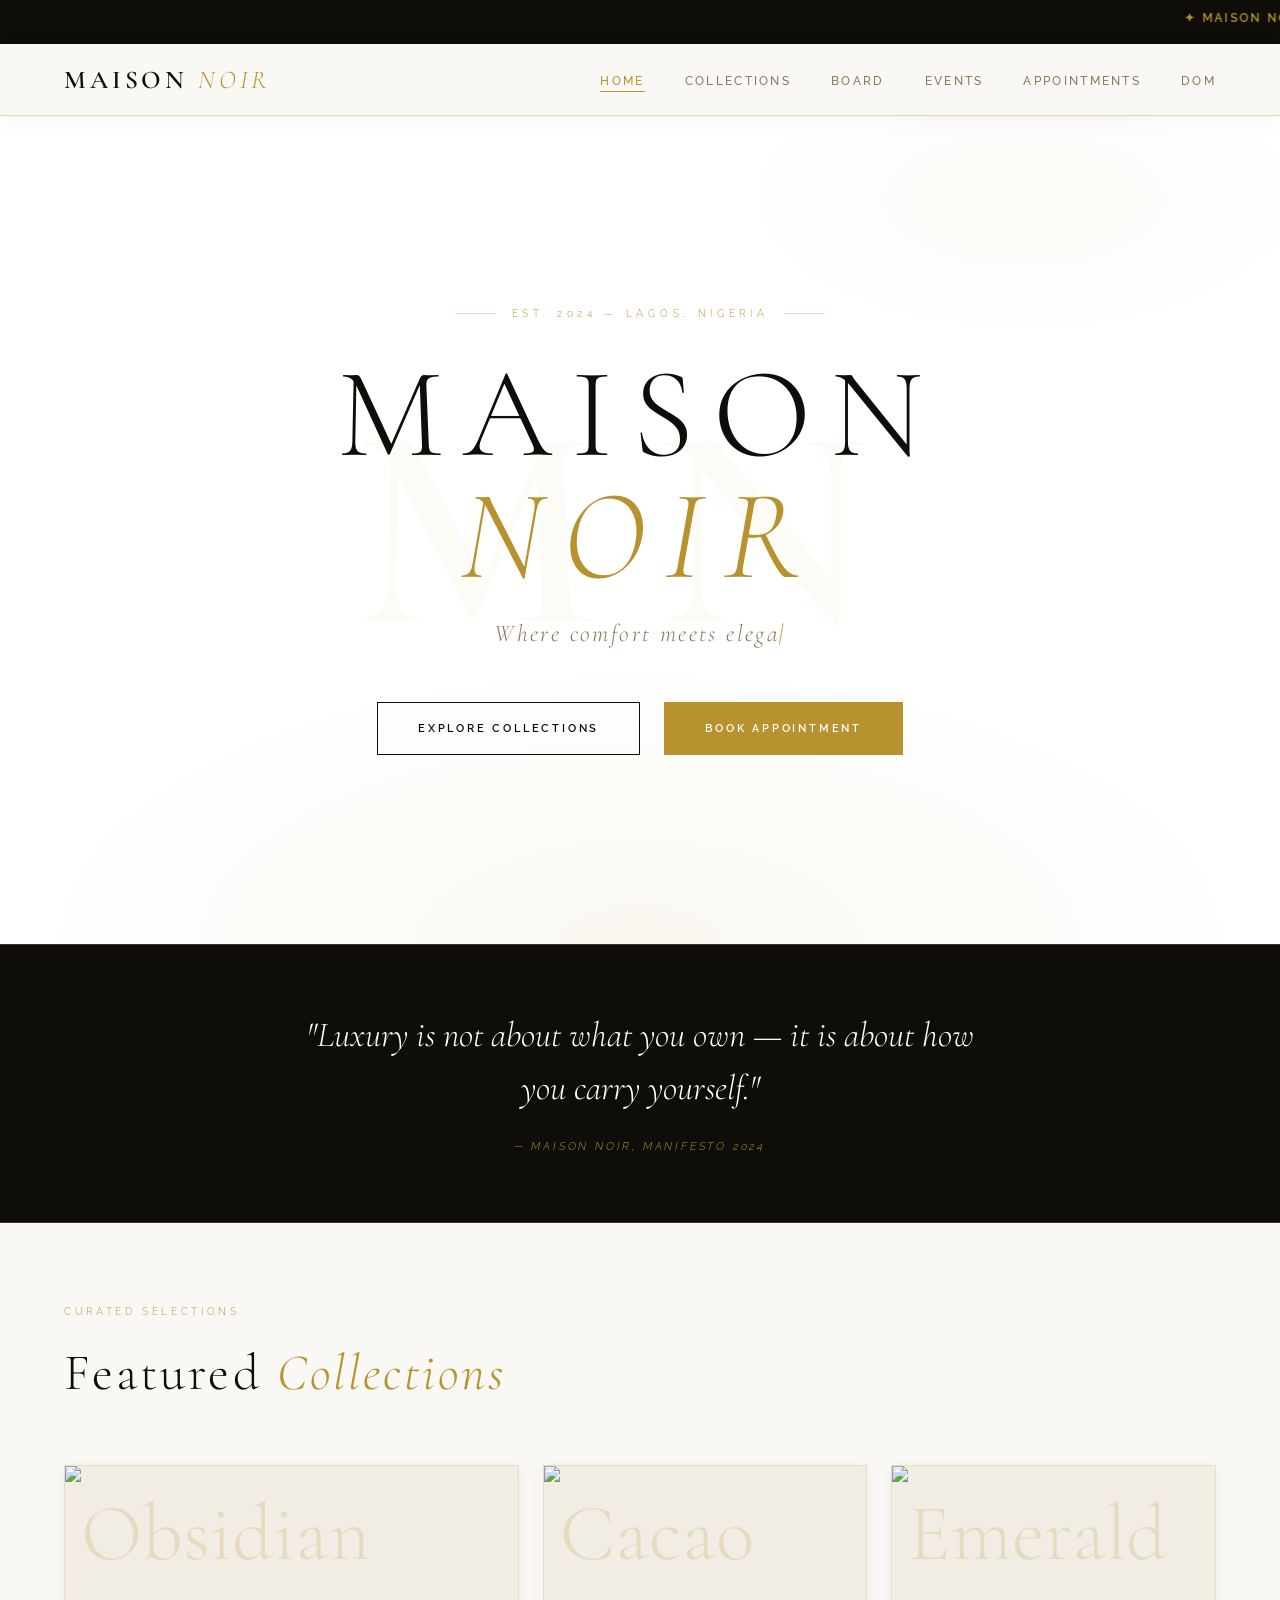
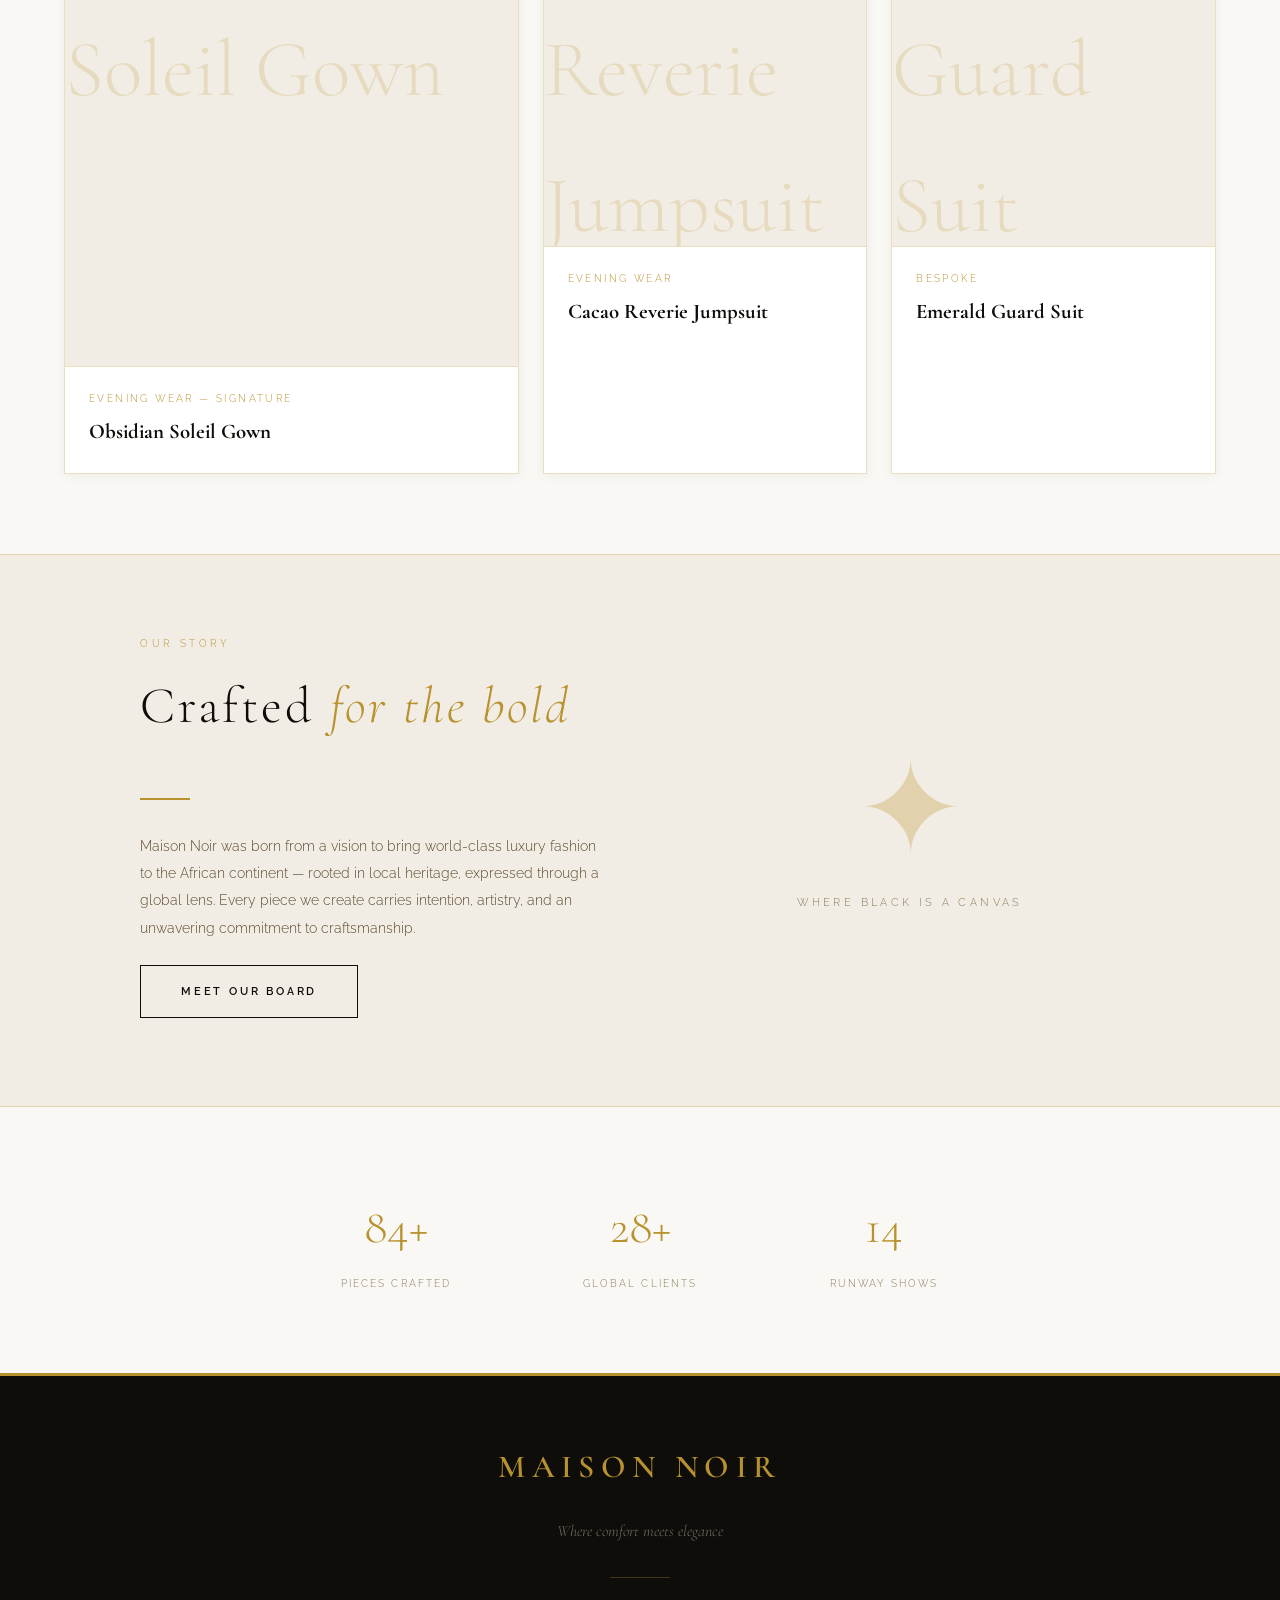
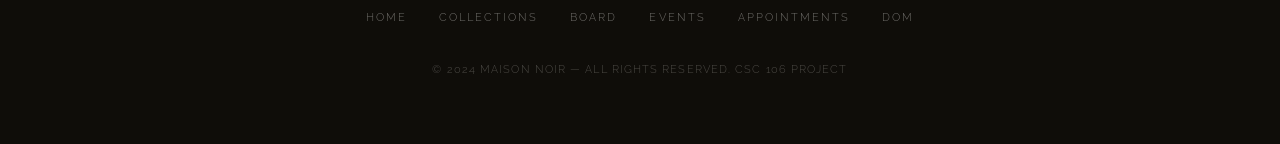
==== commit 4d376d16: "Update index.html" ====
--- a/index.html
+++ b/index.html
@@ -140,7 +140,7 @@
       <li><a href="appointments.html">Appointments</a></li>
       <li><a href="dom.html">DOM</a></li>
     </ul>
-    <p class="footer-copy">© 2024 Maison Noir — All rights reserved. CSC 106 / IFT 203 Project</p>
+    <p class="footer-copy">© 2024 Maison Noir — All rights reserved. CSC 106 Project</p>
   </footer>
 
   <script>
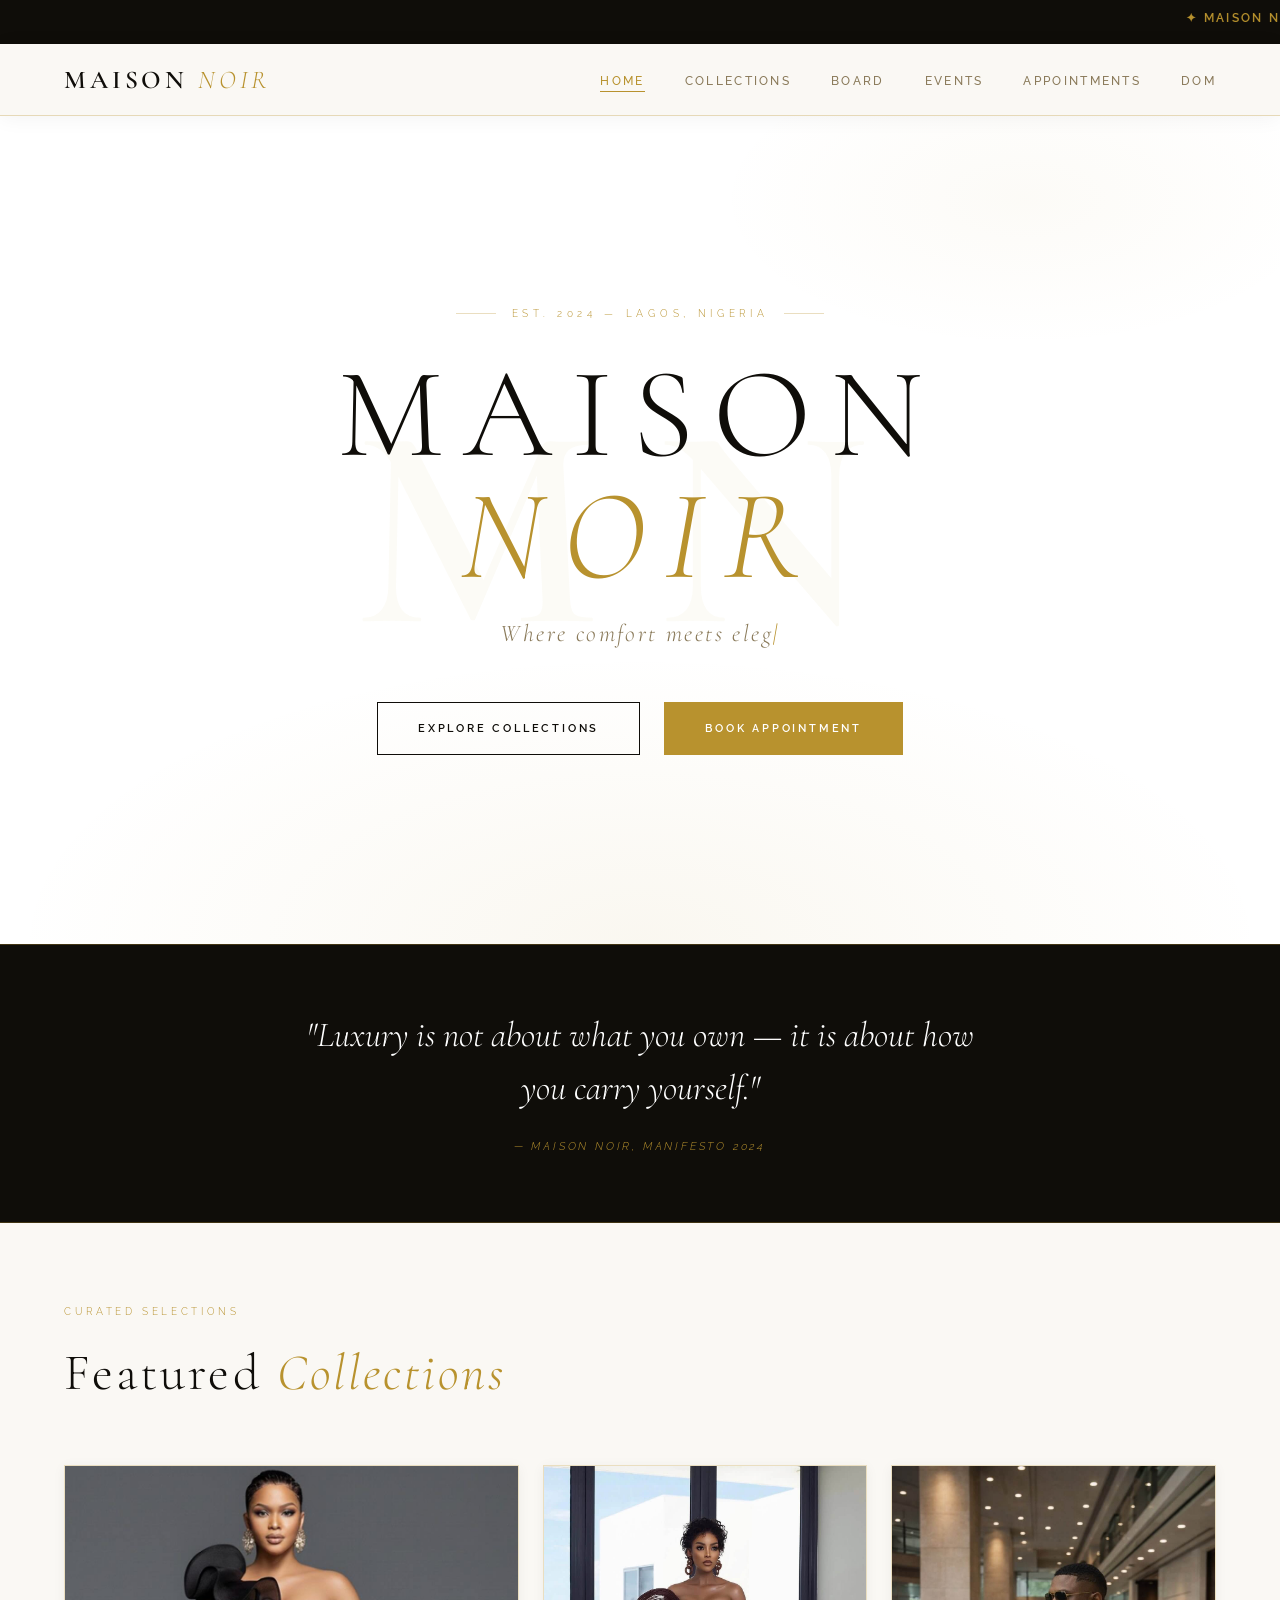
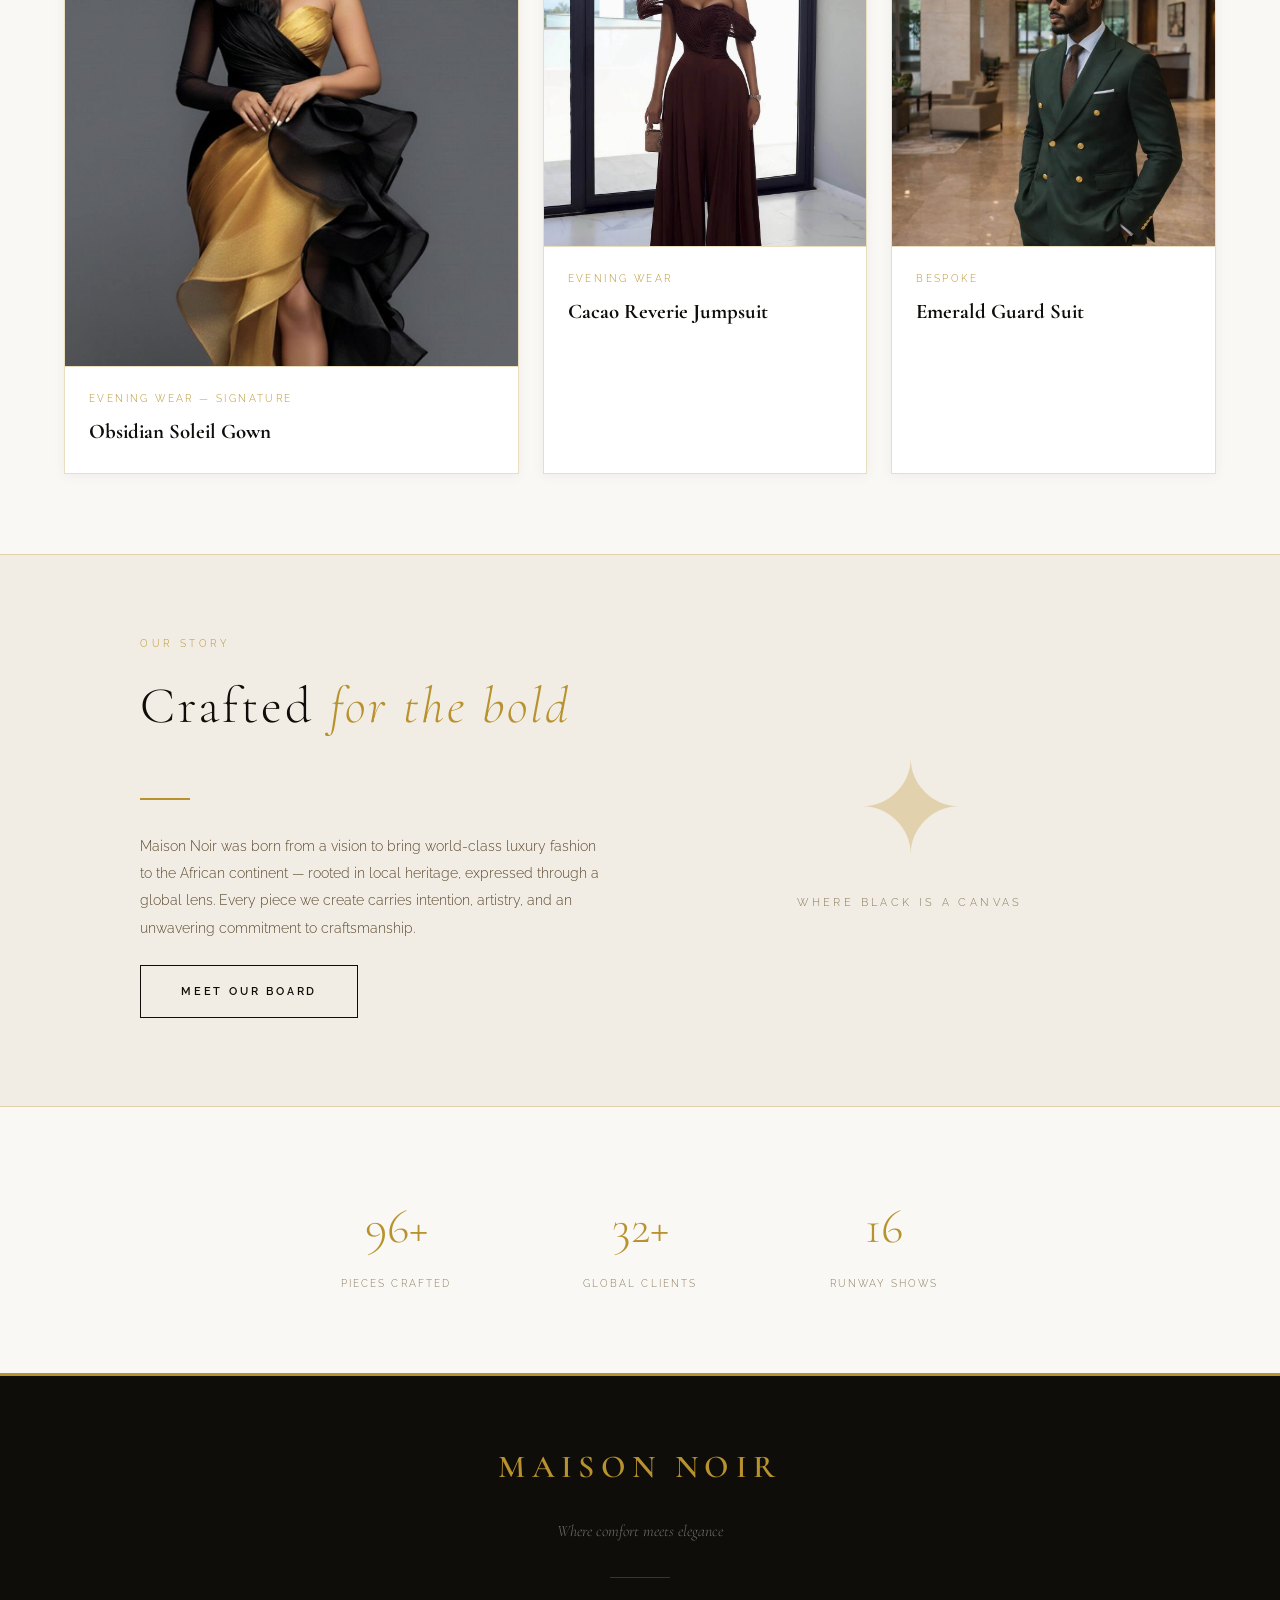
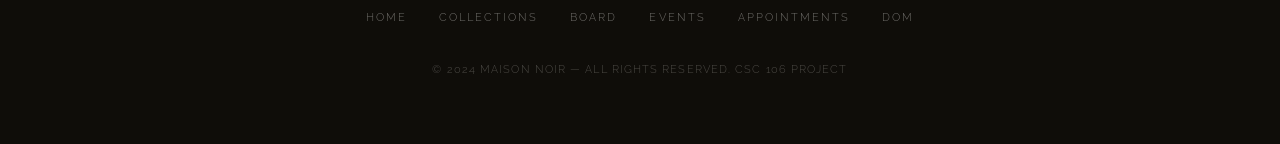
==== commit c1d1f532: "Update index.html" ====
--- a/index.html
+++ b/index.html
@@ -60,7 +60,7 @@
     <div class="featured-row">
       <div class="featured-card" onclick="window.location.href='products.html'">
         <div class="featured-card-img">
-          <img src="images/img6.jpg" alt="Obsidian Soleil Gown" style="width:100%;height:100%;object-fit:cover;object-position:top;transition:transform 0.6s ease;" onmouseover="this.style.transform='scale(1.04)'" onmouseout="this.style.transform='scale(1)'" />
+          <img src="img6.jpg" alt="Obsidian Soleil Gown" style="width:100%;height:100%;object-fit:cover;object-position:top;transition:transform 0.6s ease;" onmouseover="this.style.transform='scale(1.04)'" onmouseout="this.style.transform='scale(1)'" />
         </div>
         <div class="featured-card-body">
           <p class="featured-card-category">Evening Wear — Signature</p>
@@ -69,7 +69,7 @@
       </div>
       <div class="featured-card" onclick="window.location.href='products.html'">
         <div class="featured-card-img">
-          <img src="images/img1.jpg" alt="Cacao Reverie Jumpsuit" style="width:100%;height:100%;object-fit:cover;object-position:top;transition:transform 0.6s ease;" onmouseover="this.style.transform='scale(1.04)'" onmouseout="this.style.transform='scale(1)'" />
+          <img src="img1.jpg" alt="Cacao Reverie Jumpsuit" style="width:100%;height:100%;object-fit:cover;object-position:top;transition:transform 0.6s ease;" onmouseover="this.style.transform='scale(1.04)'" onmouseout="this.style.transform='scale(1)'" />
         </div>
         <div class="featured-card-body">
           <p class="featured-card-category">Evening Wear</p>
@@ -78,7 +78,7 @@
       </div>
       <div class="featured-card" onclick="window.location.href='products.html'">
         <div class="featured-card-img">
-          <img src="images/img2.jpg" alt="Emerald Guard Suit" style="width:100%;height:100%;object-fit:cover;object-position:top;transition:transform 0.6s ease;" onmouseover="this.style.transform='scale(1.04)'" onmouseout="this.style.transform='scale(1)'" />
+          <img src="img2.jpg" alt="Emerald Guard Suit" style="width:100%;height:100%;object-fit:cover;object-position:top;transition:transform 0.6s ease;" onmouseover="this.style.transform='scale(1.04)'" onmouseout="this.style.transform='scale(1)'" />
         </div>
         <div class="featured-card-body">
           <p class="featured-card-category">Bespoke</p>
